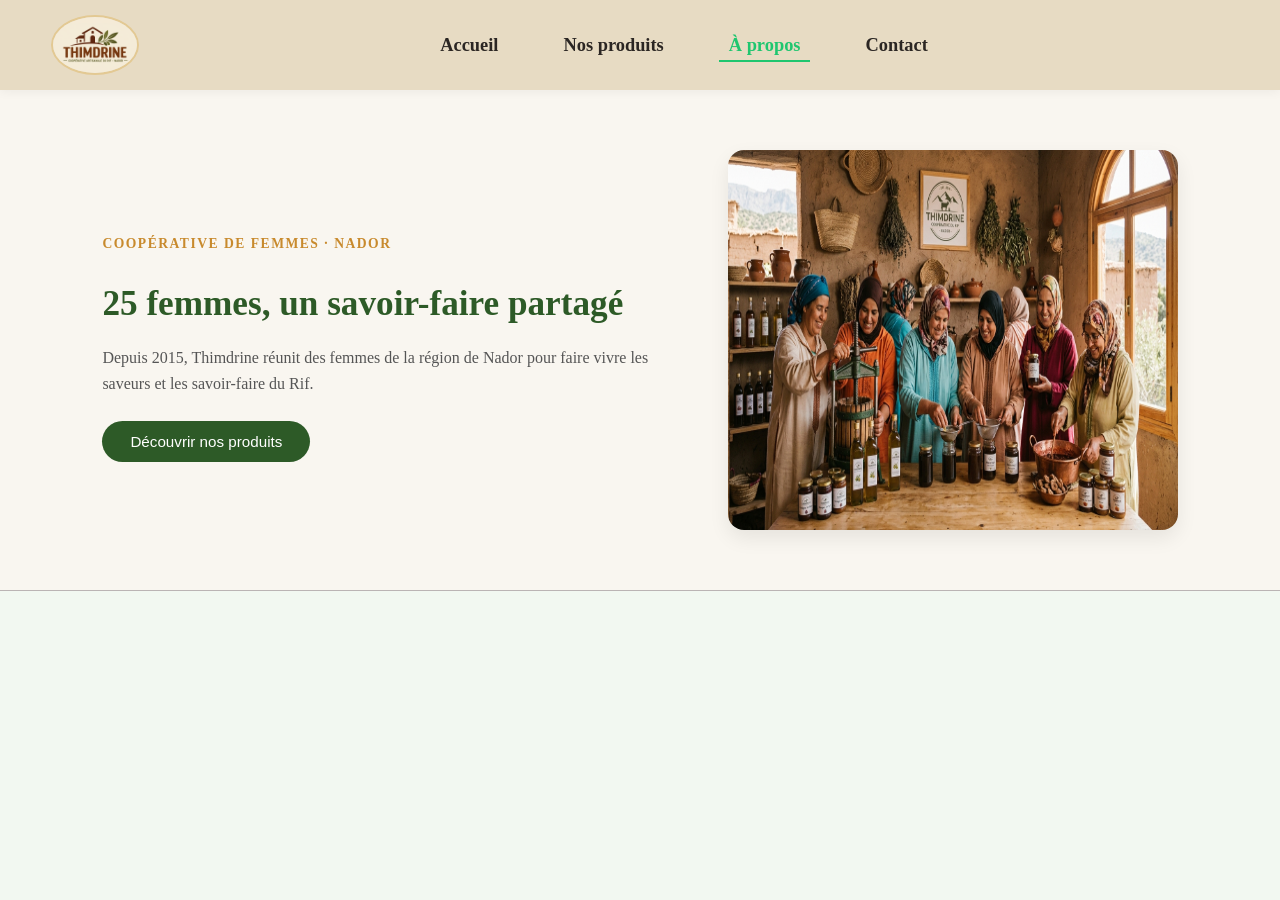
==== a-propos.html @ beead629 "fait la partie hero de page 3" ====
<!DOCTYPE html>
<html lang="en">
<head>
    <meta charset="UTF-8">
    <meta name="viewport" content="width=device-width, initial-scale=1.0">
    <title>Thimdrine - Coopérative du Rif</title>
    <link rel="stylesheet" href="style.css">
</head>
<body>
     <!-- HEADER -->
    <header id="header">
      <div class="logo">
        <a href="index.html">
          <img src="img/logo.png" alt="Logo Thimdrine" />
        </a>
      </div>
      <nav id="navbar">
        <ul>
          <li><a href="index.html" >Accueil</a></li>
          <li><a href="produits.html">Nos produits</a></li>
          <li><a href="a-propos.html" class="active">À propos</a></li>
          <li><a href="contact.html">Contact</a></li>
        </ul>
      </nav>
    </header>
    <!-- hero_apropos -->
     <section class="hero_propos">
        <img src="img/propos.jpg" alt="">
        <div>
            <h4>COOPÉRATIVE DE FEMMES · NADOR</h4>
            <h1>25 femmes, un savoir-faire partagé</h1>
            <p>Depuis 2015, Thimdrine réunit des femmes de la région de Nador pour faire vivre les saveurs et les savoir-faire du Rif.</p>
            <button><a href="produits.html">Découvrir nos produits</a></button>
        </div>
     </section>
    
</body>
</html>
---- style.css ----
* {
  box-sizing: border-box;
}

html,
body {
  margin: 0;
  padding: 0;
  width: 100%;
}

body {
  background: #f2f8f1;
}



#header {
  width: 100%;
  display: flex;
  justify-content: space-between;
  align-items: center;
  height: 90px;
  padding: 0 4%;
  background-color: #e7dbc3;
  position: sticky;
  top: 0;
  z-index: 100;
  box-shadow: 0 2px 10px rgba(0, 0, 0, 0.05);
}



.logo a img {
  height: 60px;
  width: auto;
  object-fit: contain;
  display: block;
  border-radius: 50%;
  border: 2px solid #e3c993;
}



#navbar {
  flex-grow: 1;
  display: flex;
  justify-content: center;
}

#navbar ul {
  display: flex;
  align-items: center;
  gap: 45px;
  list-style: none;
  margin: 0;
  padding: 0;
}

#navbar a {
  text-decoration: none;
  color: #2b2623;
  font-size: 1.15rem;
  font-weight: 700;
  transition: all 0.5s ease;
  padding: 5px 10px;
}

#navbar a:hover,
#navbar a.active {
  color: #1fc66f;
  border-bottom: 2px solid #1fc66f;
}



.hero_section {
  display: flex;
  align-items: center;
  justify-content: space-between;

  width: 100%;
  min-height: calc(100vh - 90px);

  padding: 0 8%;

  background-color: #f9f6f0;

  gap: 40px;
}


.info {
  flex: 1;
  min-width: 0;

  display: flex;
  flex-direction: column;
  justify-content: center;
  align-items: flex-start;
}

.info h1 {
  font-family: "Fraunces", serif;
  font-size: 2.8rem;
  color: #1fc66f;
  line-height: 1.2;
  margin: 0 0 20px 0;
}

.info p {
  font-size: 1.1rem;
  color: #959090;
  line-height: 1.6;
  margin: 0 0 30px 0;
  max-width: 500px;
}
   

.image {
  flex: 1;
  min-width: 0;

  display: flex;
  justify-content: center;
  align-items: center;
}

.image img {
  display: block;

  width: 100%;
  max-width: 500px;
  height: 450px;

  object-fit: cover;

  border-radius: 20px;

  box-shadow: 0 10px 25px rgba(0, 0, 0, 0.1);
}



.btn {
  display: flex;
  gap: 15px;
  align-items: center;
}

.btn button {
  padding: 12px 24px;

  border-radius: 30px;
  border: none;

  background-color: #2d5a27;
  color: #ffffff;

  font-size: 1rem;
  font-weight: 600;

  cursor: pointer;

  transition: all 0.3s ease;

  box-shadow: 0 4px 10px rgba(45, 90, 39, 0.2);
}

.btn button:hover {
  background-color: #22441e;

  transform: scale(1.1);

  box-shadow: 0 6px 14px rgba(77, 229, 57, 0.3);
}
.about {
  height: 50%;
  display: flex;
  flex-direction: column;
  justify-content: center;
  background-color: #e9e3e3;
  border-top: #d6cece solid 1px;
  align-items: center;
  padding: 60px 10%;
  background-color: #ffffff;
}
.about a span{
  color: #36c623;
  font-size: 20px;
}
.about a{
  text-decoration: none;
}
.about h1{
  color: #2d5a27;
  font-family: 'Fraunces', serif;
  font-size: 2.2rem;
  margin-bottom: 25px;
}
.about a :hover{
  color: #22441e;
  text-decoration: underline;
}
.nos_produit{
  display: flex;
  flex-direction: column;
  background-color: #f9f6f2;
  border-top: #d6cece solid 1px;
  padding: 60px 8%;

}
.nos_produit .intro {
  text-align: center;
  margin-bottom: 40px;
}
.nos_produit .intro h1 {
  font-family: 'Fraunces', serif;
  font-size: 2.2rem;
  color: #2d5a27;
  margin-bottom: 10px;
}
.nos_produit .intro p {
  color: #151515;
  font-size: 1rem;
}
.produits {
  display: flex;
  flex-wrap: wrap;
  gap: 25px;
  justify-content: center;
}
.produits > dev,
.produit3 > div {
  background-color: #ffffff;
  border-radius: 12px;
  padding: 20px;
  flex: 1;
  min-width: 260px;
  max-width: 350px;
  box-shadow: 0 4px 12px rgba(0, 0, 0, 0.05);
  display: flex;
  flex-direction: column;
}
.produits img {
  width: 100%;
  height: 200px;
  border-radius:8px;
  margin-bottom: 15px;
  transition: all 0.5s ease;
}
.produits h3 {
  font-family: 'Fraunces', serif;
  font-size: 1.2rem;
  color: #1fc66f;
  margin-bottom: 10px;
  font-size: 20px;
}
.produits p span{
  color: rgb(240, 2, 2);
  font-weight: bold;
  
}
.produits img:hover{
  transform: scale(1.1);
  cursor: pointer;
}
.mor_produits a{
margin-top:5%;
margin-left: 30px;
text-decoration:none ;
color: #1fc66f;
font-size: 20px;
}
.mor_produits a:hover{
  text-decoration: underline;
  color:#08713b ;
}
.footer{
  display: flex;
  flex-direction: column;
  background:#ffffff;
  justify-content: center;
}
.cta{
  text-align: center;
  border-top: #d6cece 1px solid;
  border-bottom: #d6cece 1px solid ;
  height: 200px

}
.cta h1{
  color: #26621e;
  font-family:  'Fraunces', serif;

}
.cta a{
  background-color: #baf31f;
  border: #28f808 solid 2px;
  border-radius: 20px;
  font-size: larger;
  font-weight: 100;
  padding: 5px;
  margin: 10px;
  text-decoration: none;
}
.cta a:hover{
  background-color: #bafc07;
 font-size: 20px;
  transition: 0.3s ease;
  box-shadow: #28f808 4px 2px 5px 2px  ;
}
.information {
  display: flex;
  justify-content: space-between;
  align-items:center;
  gap: 60px;
  padding: 50px 8%;
  background-color: #f9f6f2;
  border-bottom: 1px solid #c0a7a7;
}

.information > div {
  flex: 1;
}

.information h3 {
  margin: 0 0 18px;
  font-family: 'Fraunces', serif;
  font-size: 1.2rem;
  color: #4de638;
}

.information p {
  margin: 8px 0;
  color: #1c1a1a;
  font-size: 0.95rem;
  line-height: 1.6;
}

.information a {
  display: block;
  width: fit-content;
  margin: 8px 0;
  color: #4770f7;
  font-size: 0.95rem;
  text-decoration: none;
  transition: color 0.3s ease;
}

.information a:hover {
  color: #ec8e0b;
}
.copyrihgt{
  text-align: center;
  background: #c0a89a;
}

/* page produits */
.produits_hero{
  display: flex;
  flex-direction: column;
  justify-content: center;
 
 
  font-family:'Fraunces', serif ;
  background-color:#ffffff ;
  padding-top: 20px;
  padding-left: 30px;
  border-bottom: 1px solid #b7b3b3
}
.produits_hero h1{
  color: #26621e;
  font-size:40px;
  padding: 0px;
  margin: 0px;
}
.produits_hero h3{
  color: #f9c006af;
}

.produits6 {
  display: flex;
  flex-wrap: wrap;
  gap: 25px;
  padding: 50px 8%;
  background-color: #f9f6f2;
  justify-content: center;
  border-bottom: #b5b1b1 solid 1px;
}
.produits6 > div {
  background-color: #ffffff;
  border-radius: 12px;
  padding: 20px;
  flex: 1 1 calc(33.333% - 25px);
  min-width: 270px;
  max-width: 360px;
  box-shadow: 0 4px 12px rgba(0, 0, 0, 0.05);
  display: flex;
  flex-direction: column;
  box-sizing: border-box;
  transition: transform 0.3s ease, box-shadow 0.3s ease;
}
.produits6  img:hover {
  transform: translateY(-5px);
  box-shadow: 0 8px 20px rgba(0, 0, 0, 0.1);
  transition: 0.4s ease-out;
}
.produits6 img {
  width: 100%;
  height: 210px;
  object-fit: cover;
  border-radius: 8px;
  margin-bottom: 15px;
}
.produits6 > div > div,
.produits6 .infs {
  display: flex;
  flex-direction: column;
  flex-grow: 1;
}
.produits6 h3 {
  font-family: 'Fraunces', serif;
  font-size: 1.25rem;
  color: #3ce213;
  margin-bottom: 10px;
}
.produits6 span {
  font-size: 0.9rem;
  color: #666666;
  line-height: 1.5;
  margin-bottom: 15px;
  display: block;
}
.produits6 p {
  margin-top: auto;
  font-size: 0.9rem;
  color: #555555;
  padding-top: 10px;
  border-top: 1px solid #f0f0f0;
}
.produits6 p span {
  display: inline;
  font-weight: bold;
  color: #fc0411; 
  font-size: 1.15rem;
  margin-right: 5px;
}
.commande{
  display: flex;
  flex-direction: column;
  align-items: center;
  background-color: #f5f0e7;
}
#container{
  display: flex;
  justify-content: center;
  gap: 10px;
}
#container h3{
  color: #08713b;
  font-size: 25px;
}
#container div{
  height: 100%;
  width: 50%;
}
.hero_propos {
  display: flex;
  flex-direction: row-reverse;
  align-items: center;
  justify-content: space-between;
  gap: 50px;
  padding: 60px 8%;
  background-color: #f9f6f0;
  border-bottom: #bbb4b4 solid 0.7px; 
}
.hero_propos div {
  flex: 1;
  max-width: 550px;
}

.hero_propos h4 {
  color: #c88a2d; 
  font-size: 0.85rem;
  letter-spacing: 1.5px;
  text-transform: uppercase;
  margin-bottom: 12px;
  font-weight: 600;
}

.hero_propos h1 {
  font-family: 'Fraunces', serif;
  font-size: 2.2rem;
  color: #2d5a27; 
  line-height: 1.3;
  margin-bottom: 18px;
}

.hero_propos p {
  color: #555555;
  font-size: 1rem;
  line-height: 1.6;
  margin-bottom: 25px;
}
.hero_propos button {
  background-color: #2d5a27; 
  border: none;
  border-radius: 25px;
  padding: 12px 28px;
  cursor: pointer;
  transition: background-color 0.3s ease, transform 0.2s ease;
}

.hero_propos a {
  text-decoration: none;
  color: #ffffff; 
  font-size: 0.95rem;
  font-weight: 500;
}

.hero_propos button:hover {
  background-color: #21431d;
  transform: translateY(-2px);
}

.hero_propos img {
  width: 450px;
  height: 380px;
  border-radius: 16px;
  box-shadow: 0 8px 20px rgba(0, 0, 0, 0.08); }
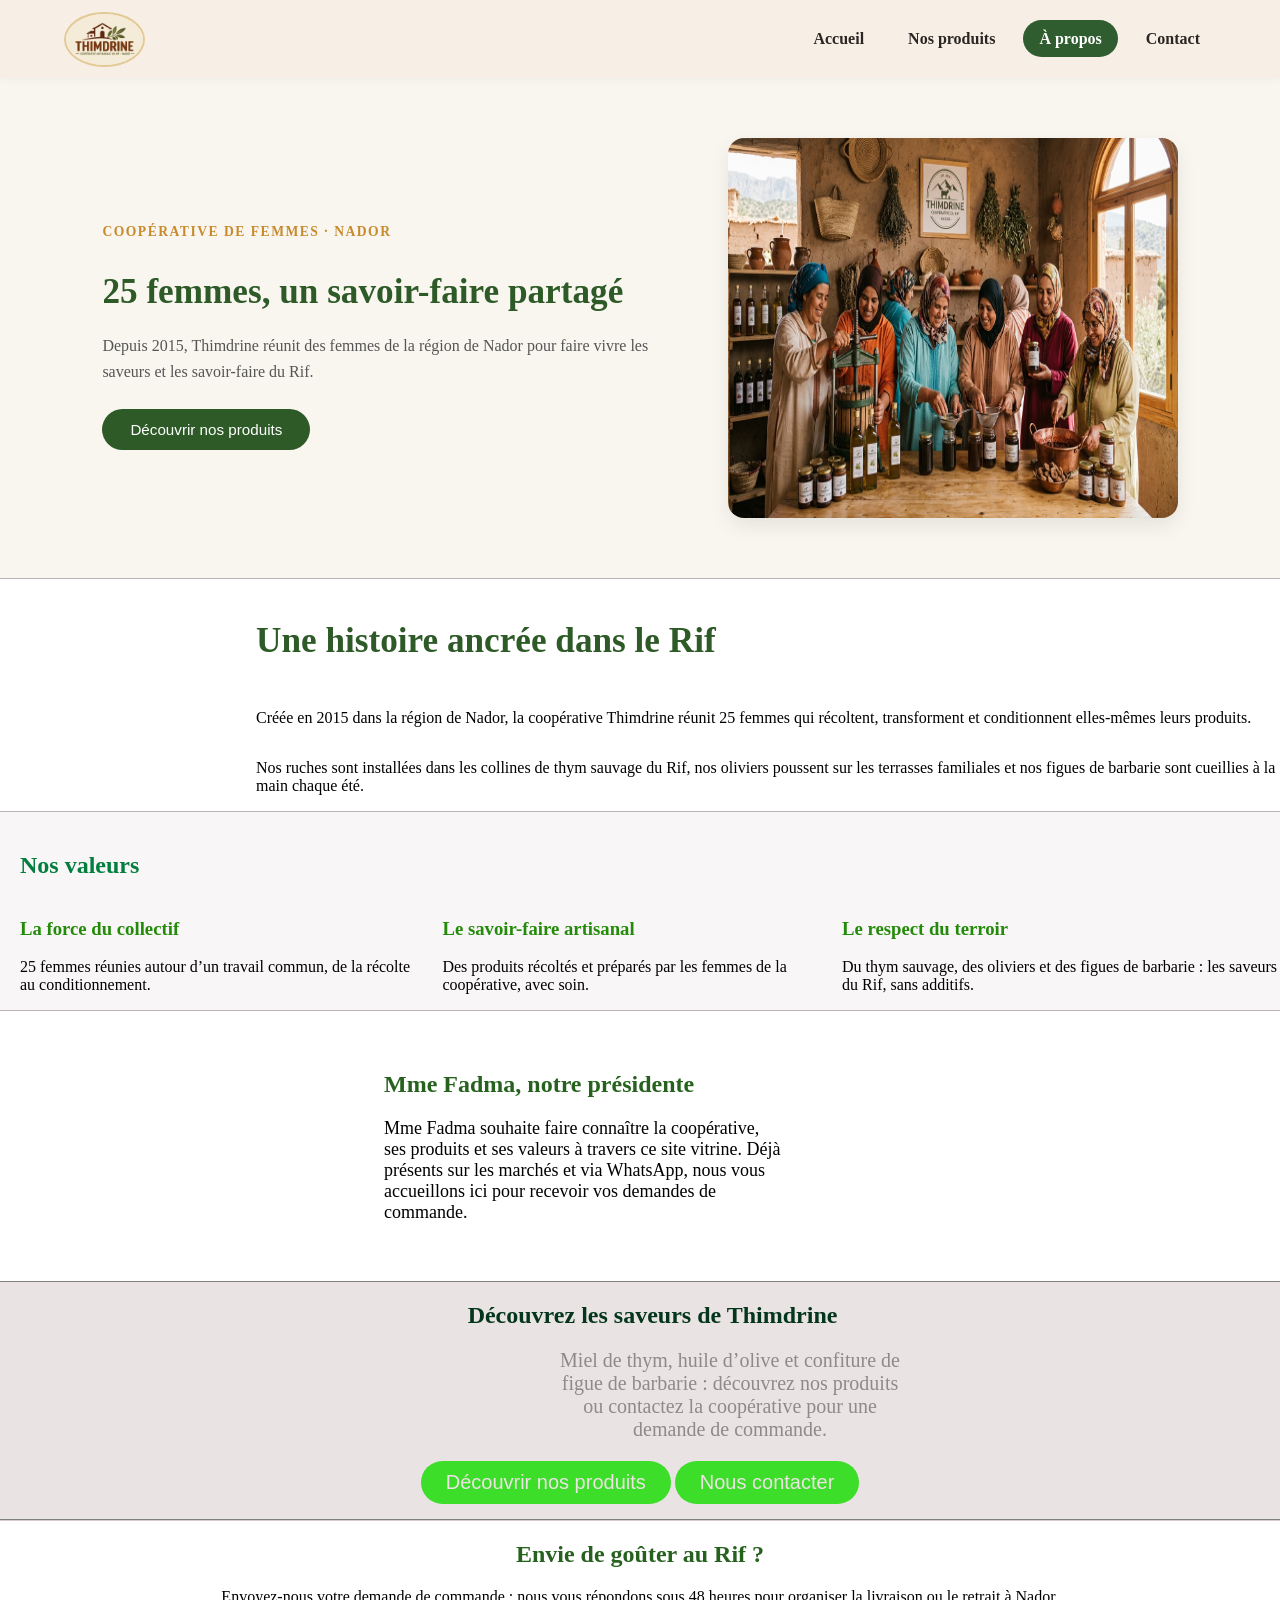
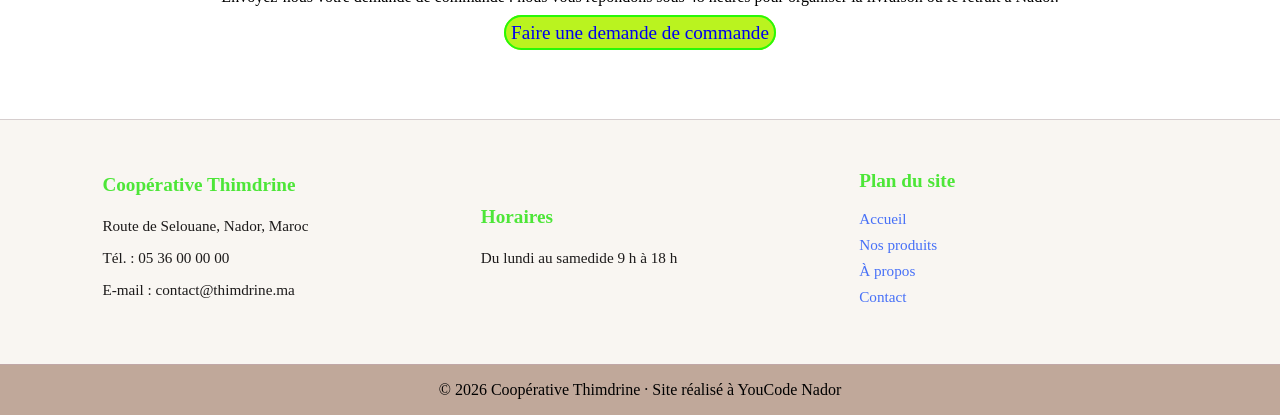
==== commit af2e75a1: "finit reste partie de page 3" ====
--- a/a-propos.html
+++ b/a-propos.html
@@ -33,6 +33,77 @@
             <button><a href="produits.html">Découvrir nos produits</a></button>
         </div>
      </section>
+     <!-- historique -->
+      <section class="histori">
+        <h1>Une histoire ancrée dans le Rif</h1>
+        <p>Créée en 2015 dans la région de Nador, la coopérative Thimdrine réunit 25 femmes qui récoltent, transforment et conditionnent elles-mêmes leurs produits.</p>
+        <p>Nos ruches sont installées dans les collines de thym sauvage du Rif, nos oliviers poussent sur les terrasses familiales et nos figues de barbarie sont cueillies à la main chaque été.</p>
+      </section>
+      <!-- nos valeurs -->
+       <section class="valeurs">
+        <h1>Nos valeurs</h1>
+        <div id="div3">
+            <div>
+                <h3>La force du collectif</h3>
+                <p>25 femmes réunies autour d’un travail commun, de la récolte au conditionnement.</p>
+            </div>
+            <div>
+                <h3>Le savoir-faire artisanal</h3>
+                <p>Des produits récoltés et préparés par les femmes de la coopérative, avec soin.</p>
+            </div>
+            <div>
+                <h3>Le respect du terroir</h3>
+                <p>Du thym sauvage, des oliviers et des figues de barbarie : les saveurs du Rif, sans additifs.</p>
+            </div>
+        </div>
+       </section>
+       <!-- fadma -->
+        <section class="fadma">
+            <h1>Mme Fadma, notre présidente</h1>
+            <p>Mme Fadma souhaite faire connaître la coopérative, ses produits et ses valeurs à travers ce site vitrine. Déjà présents sur les marchés et via WhatsApp, nous vous accueillons ici pour recevoir vos demandes de commande.</p>
+        </section>
+        <!-- decouvrire les saveurs de thimdrine  -->
+         <section class="saveurs">
+            <h1>Découvrez les saveurs de Thimdrine</h1>
+            <p>Miel de thym, huile d’olive et confiture de figue de barbarie : découvrez nos produits ou contactez la coopérative pour une demande de commande.</p>
+            <div id="btns">
+                <button><a href="produits.html">Découvrir nos produits</a></button>
+                <button><a href="contact.html">Nous contacter</a></button>
+            </div>
+         </section>
+         <!-- FOOTER -->
+     <section class="footer">
+        <div class="cta">
+            <h1>Envie de goûter au Rif ?</h1>
+            <p>Envoyez-nous votre demande de commande : nous vous répondons sous 48 heures pour organiser la livraison ou le retrait à Nador.</p>
+            <a href="contact.html">Faire une demande de commande</a>
+        </div>
+        <div class="information">
+            <div>
+                <h3>Coopérative Thimdrine</h3>
+                <p>Route de Selouane, Nador, Maroc</p>
+                <p>Tél. : 05 36 00 00 00</p>
+                <p>E-mail : contact@thimdrine.ma</p>
+
+            </div>
+            <div>
+                <h3>Horaires</h3>
+                <p>Du lundi au samedide 9 h à 18 h</p>
+            </div>
+            <div>
+              <h3>Plan du site</h3>  
+              <a href="index.html">Accueil</a>
+              <a href="produits.html">Nos produits</a>
+              <a href="a-propos.html">À propos</a>
+              <a href="contact.html">Contact</a>
+            </div>
+
+        </div>
+        <div class="copyrihgt">
+            <p>© 2026 Coopérative Thimdrine · Site réalisé à YouCode Nador</p>
+        </div>
+
+     </section>
     
 </body>
 </html>
--- a/style.css
+++ b/style.css
@@ -15,25 +15,22 @@
 }
 
 
-
 #header {
   width: 100%;
   display: flex;
   justify-content: space-between;
   align-items: center;
-  height: 90px;
-  padding: 0 4%;
-  background-color: #e7dbc3;
+  height: 78px;
+  padding: 0 5%;
+  background-color: #f7eee6;
   position: sticky;
   top: 0;
   z-index: 100;
-  box-shadow: 0 2px 10px rgba(0, 0, 0, 0.05);
-}
-
-
+  box-shadow: 0 2px 8px rgba(0, 0, 0, 0.04);
+}
 
 .logo a img {
-  height: 60px;
+  height: 55px;
   width: auto;
   object-fit: contain;
   display: block;
@@ -41,18 +38,15 @@
   border: 2px solid #e3c993;
 }
 
-
-
 #navbar {
-  flex-grow: 1;
-  display: flex;
-  justify-content: center;
+  display: flex;
+  align-items: center;
 }
 
 #navbar ul {
   display: flex;
   align-items: center;
-  gap: 45px;
+  gap: 12px;
   list-style: none;
   margin: 0;
   padding: 0;
@@ -61,16 +55,21 @@
 #navbar a {
   text-decoration: none;
   color: #2b2623;
-  font-size: 1.15rem;
-  font-weight: 700;
-  transition: all 0.5s ease;
-  padding: 5px 10px;
-}
-
-#navbar a:hover,
+  font-size: 1rem;
+  font-weight: 600;
+  padding: 10px 16px;
+  border-radius: 20px;
+  transition: all 0.3s ease;
+}
+
+#navbar a:hover {
+  color: #2f5d2f;
+  background-color: #f2ead8;
+}
+
 #navbar a.active {
-  color: #1fc66f;
-  border-bottom: 2px solid #1fc66f;
+  color: #ffffff;
+  background-color: #2f5d2f;
 }
 
 
@@ -529,4 +528,85 @@
   width: 450px;
   height: 380px;
   border-radius: 16px;
-  box-shadow: 0 8px 20px rgba(0, 0, 0, 0.08); }+  box-shadow: 0 8px 20px rgba(0, 0, 0, 0.08); }
+  .histori{
+    display: flex;
+    flex-direction: column;
+    justify-content: center;
+    padding-left: 20%;
+    padding-top: 10px;
+    background-color:#ffffff ;
+  }
+  .histori h1{
+   font-family: 'Fraunces', serif;
+  font-size: 2.2rem;
+  color: #2d5a27; 
+  line-height: 1.3;
+  }
+  .valeurs{
+    background-color: #f8f6f6;
+    margin-top: 0px;
+    padding-top: 20px;
+    padding-left: 20px;
+    border-top: 0.4px solid rgb(185, 180, 180);
+  }
+  .valeurs h1{
+    color: #027e3e;
+  }
+  #div3{
+    display: flex;
+    justify-content: center;
+    gap: 20px;
+  }
+  #div3 h3{
+    color: rgb(36, 139, 10);
+  }
+  .fadma{
+    background:#ffffff ;
+    border-top: solid 0.4px rgb(185, 180, 180) ;
+    padding-left:30%;
+    padding-top: 40px;
+    padding-bottom:40px ;
+  }
+  .fadma h1{
+    color: #26621e;
+  }
+  .fadma p{
+
+    width: 400px;
+    font-size: 18px;
+  }
+.saveurs{
+  text-align: center;
+  background:#eae3e3 ;
+  border-top: rgb(130, 129, 129) 0.3px solid;
+  border-bottom: rgb(130, 129, 129) 0.3px solid;
+}
+.saveurs h1{
+  color: #04361c;
+  margin-left:25px;
+}
+.saveurs p{
+  width: 350px;
+  margin-left:555px;
+  font-size: 20px;
+  color: rgb(143, 138, 138);
+}
+#btns button{
+  background-color: #3cde2a;
+  font-size: 20px;
+  margin-bottom: 15px;
+  border-radius: 25px;
+  border: none;
+  padding: 10px;
+}
+#btns button a{
+  text-decoration: none;
+  color:rgb(237, 227, 227) ;
+  padding: 15px;
+}
+#btns button:hover {
+  background-color: #21431d;
+  transform: translateY(-2px);
+  transition: 0.4s ease;
+}
